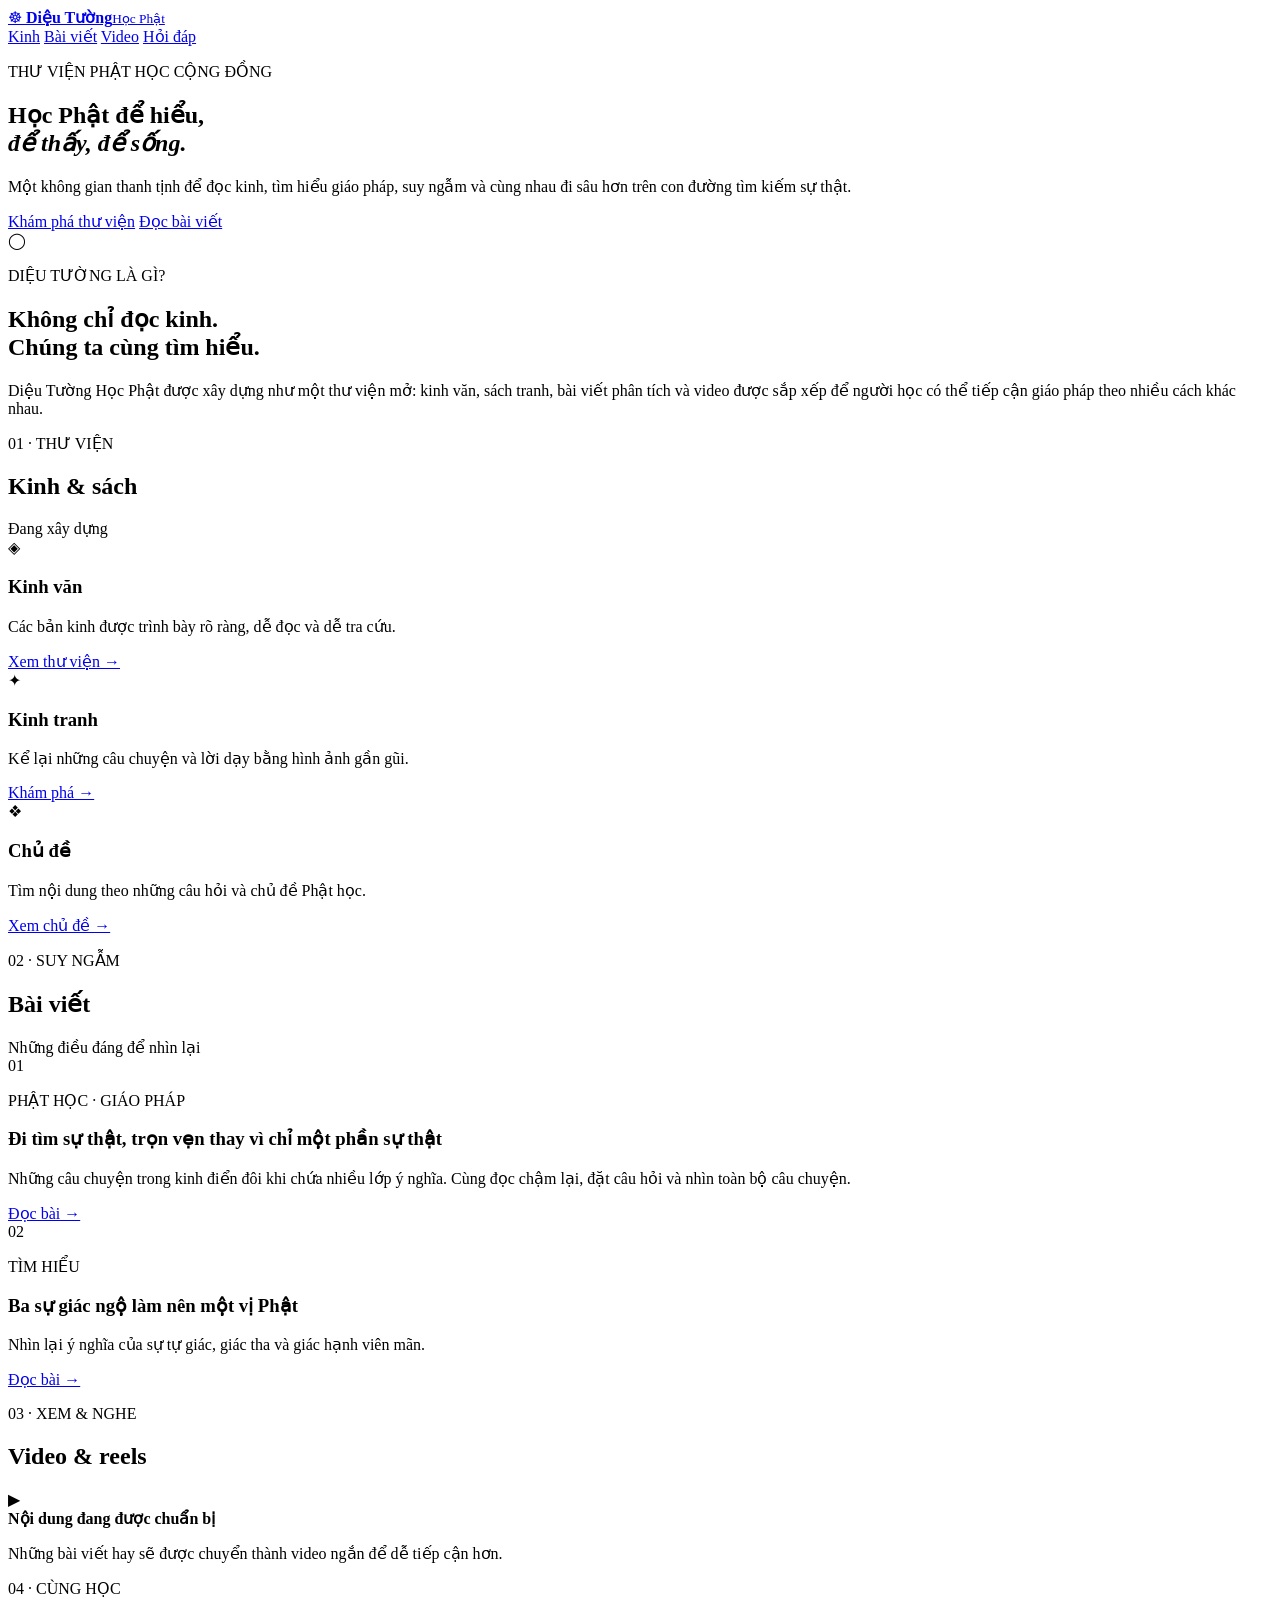
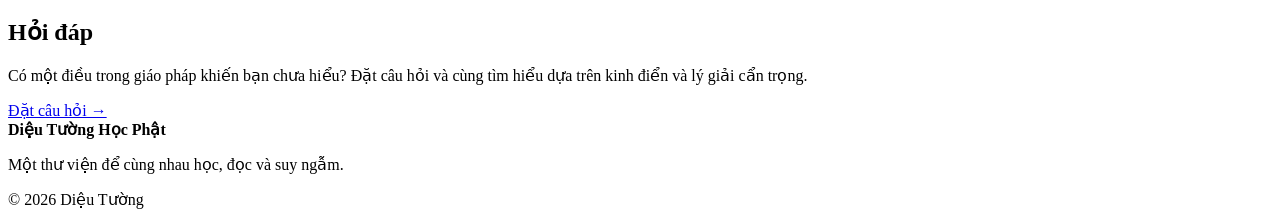
==== index.html @ 17a582fe "Build initial Diệu Tường Học Phật homepage" ====
<!doctype html>
<html lang="vi">
<head>
  <meta charset="utf-8">
  <meta name="viewport" content="width=device-width, initial-scale=1">
  <meta name="description" content="Diệu Tường Học Phật — một thư viện Phật học cộng đồng, nơi đọc kinh, tìm hiểu giáo pháp và cùng nhau học Phật.">
  <title>Diệu Tường Học Phật</title>
  <link rel="stylesheet" href="style.css">
</head>
<body>
  <header class="site-header">
    <a class="brand" href="#top" aria-label="Diệu Tường Học Phật">
      <span class="brand-mark">☸</span>
      <span><strong>Diệu Tường</strong><small>Học Phật</small></span>
    </a>
    <nav aria-label="Điều hướng chính">
      <a href="#kinh">Kinh</a>
      <a href="#bai-viet">Bài viết</a>
      <a href="#video">Video</a>
      <a href="#hoi-dap">Hỏi đáp</a>
    </nav>
  </header>

  <main id="top">
    <section class="hero">
      <div class="hero-inner">
        <p class="eyebrow">THƯ VIỆN PHẬT HỌC CỘNG ĐỒNG</p>
        <h1>Học Phật để hiểu,<br><em>để thấy, để sống.</em></h1>
        <p class="hero-copy">Một không gian thanh tịnh để đọc kinh, tìm hiểu giáo pháp, suy ngẫm và cùng nhau đi sâu hơn trên con đường tìm kiếm sự thật.</p>
        <div class="hero-actions">
          <a class="button primary" href="#kinh">Khám phá thư viện</a>
          <a class="button secondary" href="#bai-viet">Đọc bài viết</a>
        </div>
      </div>
      <div class="lotus" aria-hidden="true">◯</div>
    </section>

    <section class="intro section">
      <p class="eyebrow">DIỆU TƯỜNG LÀ GÌ?</p>
      <h2>Không chỉ đọc kinh.<br>Chúng ta cùng tìm hiểu.</h2>
      <p>Diệu Tường Học Phật được xây dựng như một thư viện mở: kinh văn, sách tranh, bài viết phân tích và video được sắp xếp để người học có thể tiếp cận giáo pháp theo nhiều cách khác nhau.</p>
    </section>

    <section id="kinh" class="section collection">
      <div class="section-heading"><div><p class="eyebrow">01 · THƯ VIỆN</p><h2>Kinh & sách</h2></div><span>Đang xây dựng</span></div>
      <div class="cards">
        <article class="card feature"><div class="card-icon">◈</div><h3>Kinh văn</h3><p>Các bản kinh được trình bày rõ ràng, dễ đọc và dễ tra cứu.</p><a href="#">Xem thư viện →</a></article>
        <article class="card"><div class="card-icon">✦</div><h3>Kinh tranh</h3><p>Kể lại những câu chuyện và lời dạy bằng hình ảnh gần gũi.</p><a href="#">Khám phá →</a></article>
        <article class="card"><div class="card-icon">❖</div><h3>Chủ đề</h3><p>Tìm nội dung theo những câu hỏi và chủ đề Phật học.</p><a href="#">Xem chủ đề →</a></article>
      </div>
    </section>

    <section id="bai-viet" class="section articles">
      <div class="section-heading"><div><p class="eyebrow">02 · SUY NGẪM</p><h2>Bài viết</h2></div><span>Những điều đáng để nhìn lại</span></div>
      <article class="article-card"><div class="article-number">01</div><div><p class="tag">PHẬT HỌC · GIÁO PHÁP</p><h3>Đi tìm sự thật, trọn vẹn thay vì chỉ một phần sự thật</h3><p>Những câu chuyện trong kinh điển đôi khi chứa nhiều lớp ý nghĩa. Cùng đọc chậm lại, đặt câu hỏi và nhìn toàn bộ câu chuyện.</p><a href="#">Đọc bài →</a></div></article>
      <article class="article-card"><div class="article-number">02</div><div><p class="tag">TÌM HIỂU</p><h3>Ba sự giác ngộ làm nên một vị Phật</h3><p>Nhìn lại ý nghĩa của sự tự giác, giác tha và giác hạnh viên mãn.</p><a href="#">Đọc bài →</a></div></article>
    </section>

    <section id="video" class="section video-section">
      <p class="eyebrow">03 · XEM & NGHE</p><h2>Video & reels</h2>
      <div class="video-placeholder"><span>▶</span><div><strong>Nội dung đang được chuẩn bị</strong><p>Những bài viết hay sẽ được chuyển thành video ngắn để dễ tiếp cận hơn.</p></div></div>
    </section>

    <section id="hoi-dap" class="section qa">
      <div><p class="eyebrow">04 · CÙNG HỌC</p><h2>Hỏi đáp</h2><p>Có một điều trong giáo pháp khiến bạn chưa hiểu? Đặt câu hỏi và cùng tìm hiểu dựa trên kinh điển và lý giải cẩn trọng.</p></div>
      <a class="button primary" href="#">Đặt câu hỏi →</a>
    </section>
  </main>

  <footer><div><strong>Diệu Tường Học Phật</strong><p>Một thư viện để cùng nhau học, đọc và suy ngẫm.</p></div><span>© 2026 Diệu Tường</span></footer>
</body>
</html>
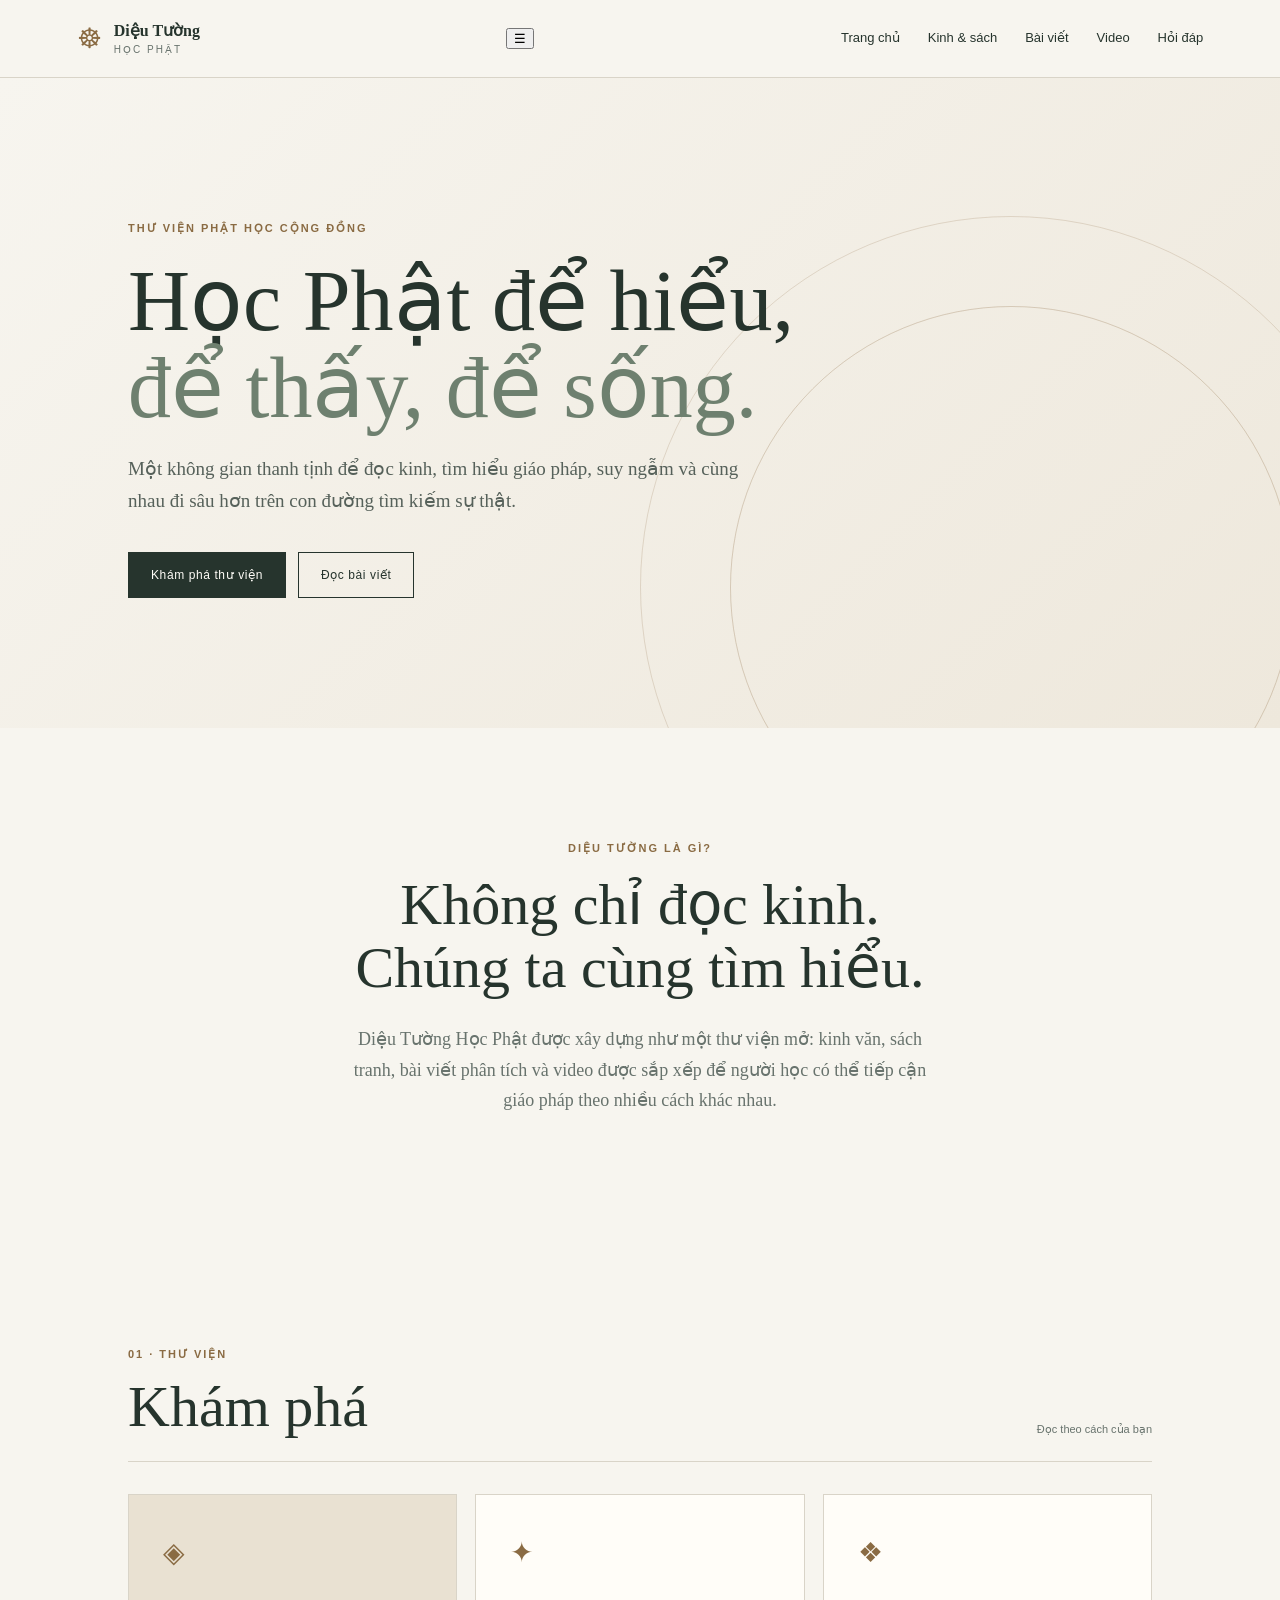
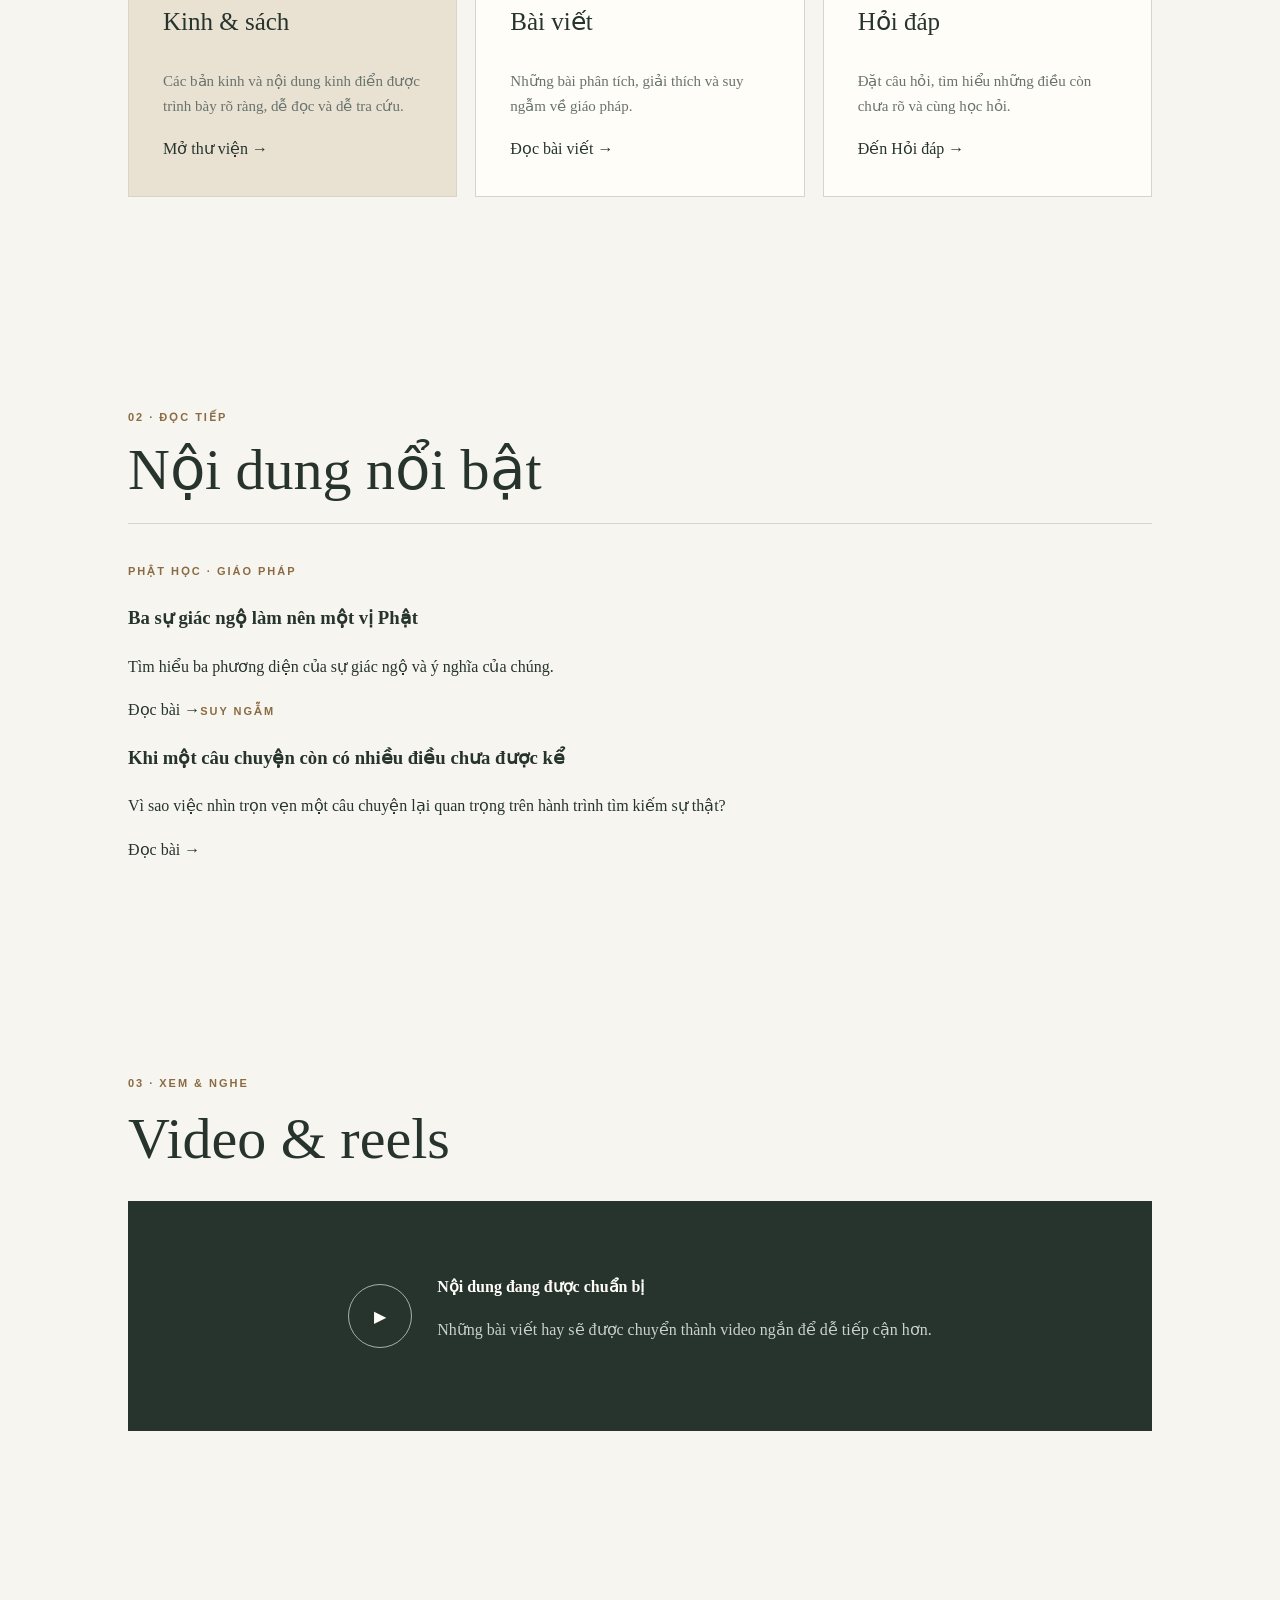
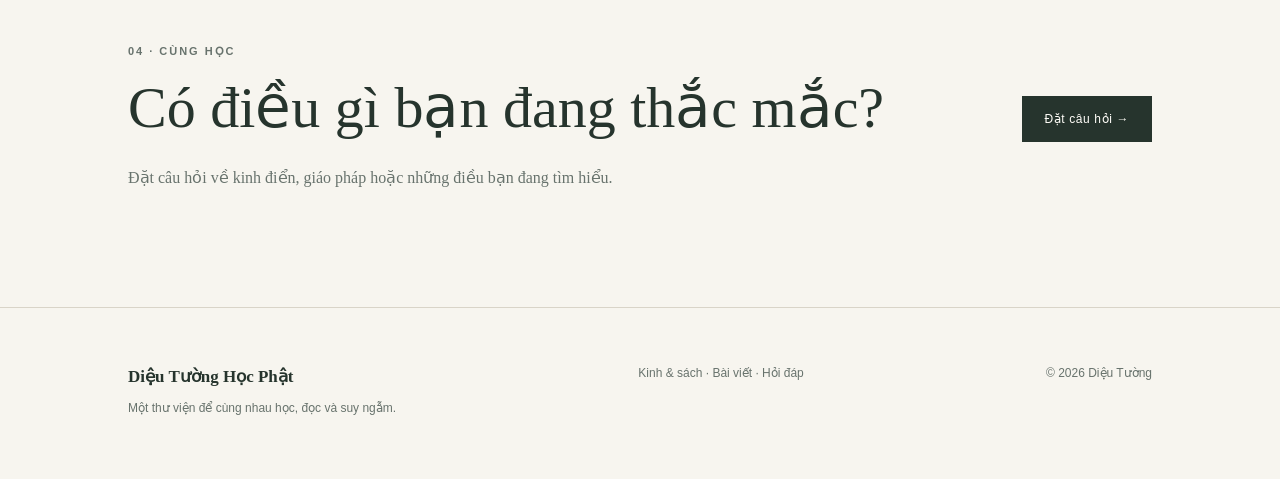
==== commit a1607404: "Expand homepage navigation and featured content" ====
--- a/index.html
+++ b/index.html
@@ -1,72 +1 @@
-<!doctype html>
-<html lang="vi">
-<head>
-  <meta charset="utf-8">
-  <meta name="viewport" content="width=device-width, initial-scale=1">
-  <meta name="description" content="Diệu Tường Học Phật — một thư viện Phật học cộng đồng, nơi đọc kinh, tìm hiểu giáo pháp và cùng nhau học Phật.">
-  <title>Diệu Tường Học Phật</title>
-  <link rel="stylesheet" href="style.css">
-</head>
-<body>
-  <header class="site-header">
-    <a class="brand" href="#top" aria-label="Diệu Tường Học Phật">
-      <span class="brand-mark">☸</span>
-      <span><strong>Diệu Tường</strong><small>Học Phật</small></span>
-    </a>
-    <nav aria-label="Điều hướng chính">
-      <a href="#kinh">Kinh</a>
-      <a href="#bai-viet">Bài viết</a>
-      <a href="#video">Video</a>
-      <a href="#hoi-dap">Hỏi đáp</a>
-    </nav>
-  </header>
-
-  <main id="top">
-    <section class="hero">
-      <div class="hero-inner">
-        <p class="eyebrow">THƯ VIỆN PHẬT HỌC CỘNG ĐỒNG</p>
-        <h1>Học Phật để hiểu,<br><em>để thấy, để sống.</em></h1>
-        <p class="hero-copy">Một không gian thanh tịnh để đọc kinh, tìm hiểu giáo pháp, suy ngẫm và cùng nhau đi sâu hơn trên con đường tìm kiếm sự thật.</p>
-        <div class="hero-actions">
-          <a class="button primary" href="#kinh">Khám phá thư viện</a>
-          <a class="button secondary" href="#bai-viet">Đọc bài viết</a>
-        </div>
-      </div>
-      <div class="lotus" aria-hidden="true">◯</div>
-    </section>
-
-    <section class="intro section">
-      <p class="eyebrow">DIỆU TƯỜNG LÀ GÌ?</p>
-      <h2>Không chỉ đọc kinh.<br>Chúng ta cùng tìm hiểu.</h2>
-      <p>Diệu Tường Học Phật được xây dựng như một thư viện mở: kinh văn, sách tranh, bài viết phân tích và video được sắp xếp để người học có thể tiếp cận giáo pháp theo nhiều cách khác nhau.</p>
-    </section>
-
-    <section id="kinh" class="section collection">
-      <div class="section-heading"><div><p class="eyebrow">01 · THƯ VIỆN</p><h2>Kinh & sách</h2></div><span>Đang xây dựng</span></div>
-      <div class="cards">
-        <article class="card feature"><div class="card-icon">◈</div><h3>Kinh văn</h3><p>Các bản kinh được trình bày rõ ràng, dễ đọc và dễ tra cứu.</p><a href="#">Xem thư viện →</a></article>
-        <article class="card"><div class="card-icon">✦</div><h3>Kinh tranh</h3><p>Kể lại những câu chuyện và lời dạy bằng hình ảnh gần gũi.</p><a href="#">Khám phá →</a></article>
-        <article class="card"><div class="card-icon">❖</div><h3>Chủ đề</h3><p>Tìm nội dung theo những câu hỏi và chủ đề Phật học.</p><a href="#">Xem chủ đề →</a></article>
-      </div>
-    </section>
-
-    <section id="bai-viet" class="section articles">
-      <div class="section-heading"><div><p class="eyebrow">02 · SUY NGẪM</p><h2>Bài viết</h2></div><span>Những điều đáng để nhìn lại</span></div>
-      <article class="article-card"><div class="article-number">01</div><div><p class="tag">PHẬT HỌC · GIÁO PHÁP</p><h3>Đi tìm sự thật, trọn vẹn thay vì chỉ một phần sự thật</h3><p>Những câu chuyện trong kinh điển đôi khi chứa nhiều lớp ý nghĩa. Cùng đọc chậm lại, đặt câu hỏi và nhìn toàn bộ câu chuyện.</p><a href="#">Đọc bài →</a></div></article>
-      <article class="article-card"><div class="article-number">02</div><div><p class="tag">TÌM HIỂU</p><h3>Ba sự giác ngộ làm nên một vị Phật</h3><p>Nhìn lại ý nghĩa của sự tự giác, giác tha và giác hạnh viên mãn.</p><a href="#">Đọc bài →</a></div></article>
-    </section>
-
-    <section id="video" class="section video-section">
-      <p class="eyebrow">03 · XEM & NGHE</p><h2>Video & reels</h2>
-      <div class="video-placeholder"><span>▶</span><div><strong>Nội dung đang được chuẩn bị</strong><p>Những bài viết hay sẽ được chuyển thành video ngắn để dễ tiếp cận hơn.</p></div></div>
-    </section>
-
-    <section id="hoi-dap" class="section qa">
-      <div><p class="eyebrow">04 · CÙNG HỌC</p><h2>Hỏi đáp</h2><p>Có một điều trong giáo pháp khiến bạn chưa hiểu? Đặt câu hỏi và cùng tìm hiểu dựa trên kinh điển và lý giải cẩn trọng.</p></div>
-      <a class="button primary" href="#">Đặt câu hỏi →</a>
-    </section>
-  </main>
-
-  <footer><div><strong>Diệu Tường Học Phật</strong><p>Một thư viện để cùng nhau học, đọc và suy ngẫm.</p></div><span>© 2026 Diệu Tường</span></footer>
-</body>
-</html>
+<!doctype html><html lang="vi"><head><meta charset="utf-8"><meta name="viewport" content="width=device-width,initial-scale=1"><meta name="description" content="Diệu Tường Học Phật — thư viện Phật học cộng đồng: kinh văn, bài viết, kinh tranh và video."><title>Diệu Tường Học Phật — Thư viện Phật học</title><link rel="stylesheet" href="style.css"></head><body><header class="site-header"><a class="brand" href="index.html"><span class="brand-mark">☸</span><span><strong>Diệu Tường</strong><small>Học Phật</small></span></a><button class="menu" aria-label="Mở menu">☰</button><nav><a href="index.html">Trang chủ</a><a href="kinh.html">Kinh & sách</a><a href="bai-viet.html">Bài viết</a><a href="index.html#video">Video</a><a href="hoi-dap.html">Hỏi đáp</a></nav></header><main><section class="hero"><div class="hero-inner"><p class="eyebrow">THƯ VIỆN PHẬT HỌC CỘNG ĐỒNG</p><h1>Học Phật để hiểu,<br><em>để thấy, để sống.</em></h1><p class="hero-copy">Một không gian thanh tịnh để đọc kinh, tìm hiểu giáo pháp, suy ngẫm và cùng nhau đi sâu hơn trên con đường tìm kiếm sự thật.</p><div class="hero-actions"><a class="button primary" href="kinh.html">Khám phá thư viện</a><a class="button secondary" href="bai-viet.html">Đọc bài viết</a></div></div><div class="lotus" aria-hidden="true"></div></section><section class="intro section"><p class="eyebrow">DIỆU TƯỜNG LÀ GÌ?</p><h2>Không chỉ đọc kinh.<br>Chúng ta cùng tìm hiểu.</h2><p>Diệu Tường Học Phật được xây dựng như một thư viện mở: kinh văn, sách tranh, bài viết phân tích và video được sắp xếp để người học có thể tiếp cận giáo pháp theo nhiều cách khác nhau.</p></section><section class="section collection"><div class="section-heading"><div><p class="eyebrow">01 · THƯ VIỆN</p><h2>Khám phá</h2></div><span>Đọc theo cách của bạn</span></div><div class="cards"><a class="card feature" href="kinh.html"><div class="card-icon">◈</div><h3>Kinh & sách</h3><p>Các bản kinh và nội dung kinh điển được trình bày rõ ràng, dễ đọc và dễ tra cứu.</p><span class="card-link">Mở thư viện →</span></a><a class="card" href="bai-viet.html"><div class="card-icon">✦</div><h3>Bài viết</h3><p>Những bài phân tích, giải thích và suy ngẫm về giáo pháp.</p><span class="card-link">Đọc bài viết →</span></a><a class="card" href="hoi-dap.html"><div class="card-icon">❖</div><h3>Hỏi đáp</h3><p>Đặt câu hỏi, tìm hiểu những điều còn chưa rõ và cùng học hỏi.</p><span class="card-link">Đến Hỏi đáp →</span></a></div></section><section class="section featured"><div class="section-heading"><div><p class="eyebrow">02 · ĐỌC TIẾP</p><h2>Nội dung nổi bật</h2></div></div><div class="featured-grid"><a href="bai-viet.html#ba-awakening"><span class="tag">PHẬT HỌC · GIÁO PHÁP</span><h3>Ba sự giác ngộ làm nên một vị Phật</h3><p>Tìm hiểu ba phương diện của sự giác ngộ và ý nghĩa của chúng.</p><span class="card-link">Đọc bài →</span></a><a href="bai-viet.html#ma-vuong"><span class="tag">SUY NGẪM</span><h3>Khi một câu chuyện còn có nhiều điều chưa được kể</h3><p>Vì sao việc nhìn trọn vẹn một câu chuyện lại quan trọng trên hành trình tìm kiếm sự thật?</p><span class="card-link">Đọc bài →</span></a></div></section><section id="video" class="section video-section"><p class="eyebrow">03 · XEM & NGHE</p><h2>Video & reels</h2><div class="video-placeholder"><span>▶</span><div><strong>Nội dung đang được chuẩn bị</strong><p>Những bài viết hay sẽ được chuyển thành video ngắn để dễ tiếp cận hơn.</p></div></div></section><section class="section qa"><div><p class="eyebrow">04 · CÙNG HỌC</p><h2>Có điều gì bạn đang thắc mắc?</h2><p>Đặt câu hỏi về kinh điển, giáo pháp hoặc những điều bạn đang tìm hiểu.</p></div><a class="button primary" href="hoi-dap.html">Đặt câu hỏi →</a></section></main><footer><div><strong>Diệu Tường Học Phật</strong><p>Một thư viện để cùng nhau học, đọc và suy ngẫm.</p></div><div><a href="kinh.html">Kinh & sách</a> · <a href="bai-viet.html">Bài viết</a> · <a href="hoi-dap.html">Hỏi đáp</a></div><span>© 2026 Diệu Tường</span></footer><script src="script.js"></script></body></html>
--- a/style.css
+++ b/style.css
@@ -0,0 +1 @@
+:root{--ink:#26342d;--muted:#68736d;--paper:#f7f5ef;--warm:#e9e1d2;--line:#d9d4c8;--accent:#8a6b43;--white:#fffdf8}*{box-sizing:border-box}html{scroll-behavior:smooth}body{margin:0;background:var(--paper);color:var(--ink);font-family:Georgia,'Times New Roman',serif;line-height:1.7}a{color:inherit;text-decoration:none}.site-header{height:78px;padding:0 6vw;display:flex;align-items:center;justify-content:space-between;background:rgba(247,245,239,.96);border-bottom:1px solid var(--line);position:sticky;top:0;z-index:10}.brand{display:flex;align-items:center;gap:12px}.brand-mark{font-size:28px;color:var(--accent)}.brand strong,.brand small{display:block;line-height:1.1}.brand small{font-family:Arial,sans-serif;font-size:10px;letter-spacing:.2em;text-transform:uppercase;margin-top:5px;color:var(--muted)}nav{display:flex;gap:28px;font-family:Arial,sans-serif;font-size:13px}nav a:hover{color:var(--accent)}.hero{min-height:650px;display:flex;align-items:center;padding:90px 10vw;position:relative;overflow:hidden;background:linear-gradient(135deg,#f7f5ef 0%,#eee8dc 100%)}.hero-inner{max-width:720px;position:relative;z-index:2}.eyebrow,.tag{font-family:Arial,sans-serif;font-size:11px;letter-spacing:.18em;color:var(--accent);font-weight:700}.hero h1{font-size:clamp(48px,7vw,86px);line-height:1.02;font-weight:400;margin:20px 0}.hero h1 em{color:#6e806f;font-style:normal}.hero-copy{font-size:19px;max-width:620px;color:#56615a}.hero-actions{display:flex;gap:12px;margin-top:34px}.button{display:inline-block;padding:12px 22px;border:1px solid var(--ink);font-family:Arial,sans-serif;font-size:12px;letter-spacing:.05em}.button.primary{background:var(--ink);color:var(--white)}.button.secondary{background:transparent}.lotus{position:absolute;right:-8vw;bottom:-18vw;width:58vw;height:58vw;border:1px solid rgba(138,107,67,.2);border-radius:50%;font-size:0}.lotus:before,.lotus:after{content:'';position:absolute;inset:12%;border:1px solid rgba(138,107,67,.15);border-radius:50%}.section{padding:100px 10vw;max-width:1300px;margin:auto}.intro{max-width:850px;text-align:center}.intro h2,h2{font-size:clamp(36px,5vw,58px);font-weight:400;line-height:1.1;margin:15px 0 24px}.intro>p:last-child{font-size:18px;color:var(--muted)}.section-heading{display:flex;justify-content:space-between;align-items:end;border-bottom:1px solid var(--line);padding-bottom:22px;margin-bottom:32px}.section-heading h2{margin:0}.section-heading span{font-family:Arial,sans-serif;font-size:11px;color:var(--muted)}.cards{display:grid;grid-template-columns:repeat(3,1fr);gap:18px}.card{padding:34px;background:var(--white);border:1px solid var(--line);min-height:270px}.card.feature{background:var(--warm)}.card-icon{font-size:28px;color:var(--accent)}.card h3{font-size:25px;font-weight:400}.card p{color:var(--muted);font-size:15px}.card a,.article-card a{font-family:Arial,sans-serif;font-size:12px;color:var(--accent);font-weight:700}.articles{background:#eee9df;max-width:none;padding-left:10vw;padding-right:10vw}.article-card{max-width:900px;margin:0 auto;border-bottom:1px solid var(--line);padding:38px 0;display:grid;grid-template-columns:90px 1fr;gap:20px}.article-number{font-size:36px;color:#a89a84}.article-card h3{font-size:28px;font-weight:400;margin:6px 0 8px}.article-card p{color:var(--muted)}.video-placeholder{margin-top:30px;min-height:230px;background:#26342d;color:var(--white);display:flex;align-items:center;justify-content:center;gap:25px;padding:40px}.video-placeholder>span{width:64px;height:64px;border:1px solid rgba(255,255,255,.6);border-radius:50%;display:grid;place-items:center;font-family:Arial,sans-serif}.video-placeholder p{color:#cbd1cb}.qa{display:flex;justify-content:space-between;align-items:center;gap:50px}.qa p{max-width:600px;color:var(--muted)}footer{padding:55px 10vw;border-top:1px solid var(--line);display:flex;justify-content:space-between;gap:30px;color:var(--muted);font-family:Arial,sans-serif;font-size:12px}footer strong{font-family:Georgia,serif;color:var(--ink);font-size:17px}footer p{margin:6px 0} @media(max-width:700px){.site-header{padding:0 5vw}.site-header nav{display:none}.hero{min-height:590px;padding:70px 7vw}.hero h1{font-size:50px}.hero-copy{font-size:17px}.section{padding:70px 7vw}.cards{grid-template-columns:1fr}.section-heading{display:block}.section-heading span{display:block;margin-top:8px}.article-card{grid-template-columns:50px 1fr}.article-card h3{font-size:23px}.qa,footer{display:block}.qa .button{margin-top:20px}.lotus{width:100vw;height:100vw;right:-45vw;bottom:-10vw}}
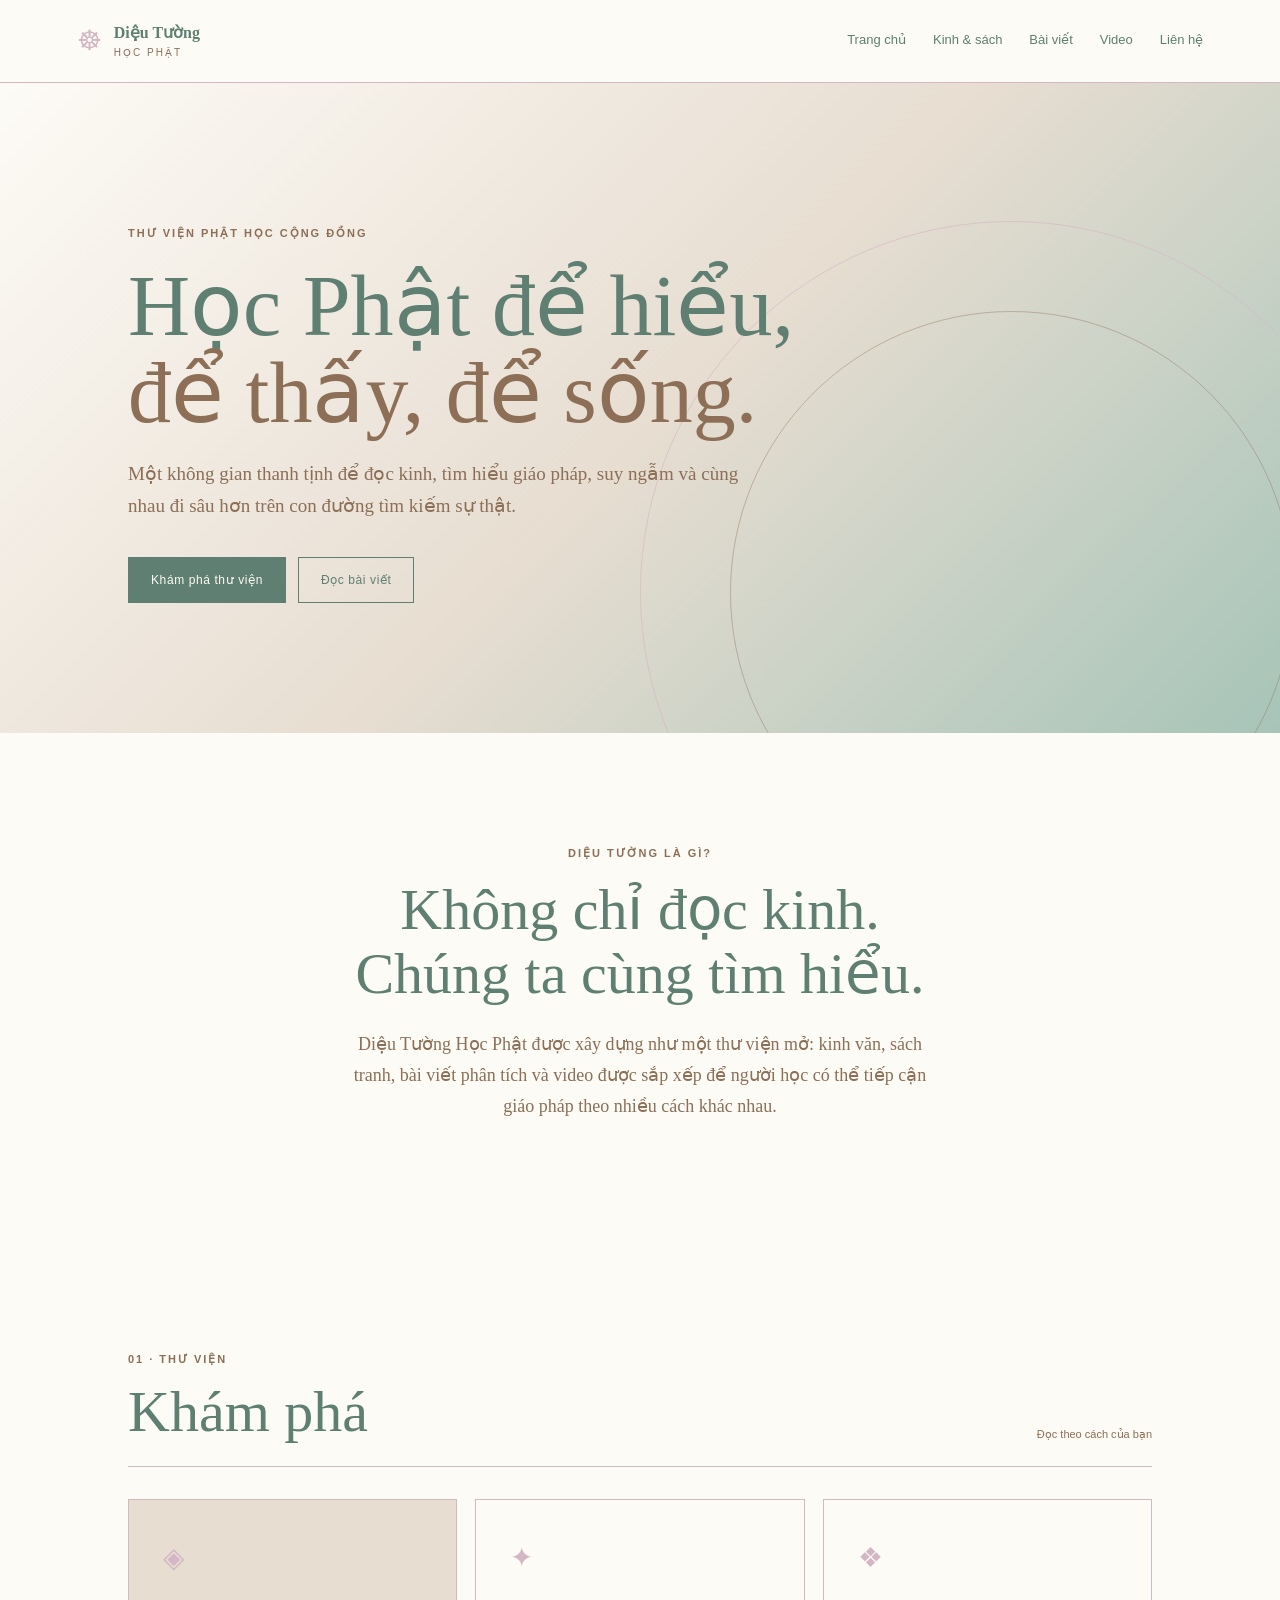
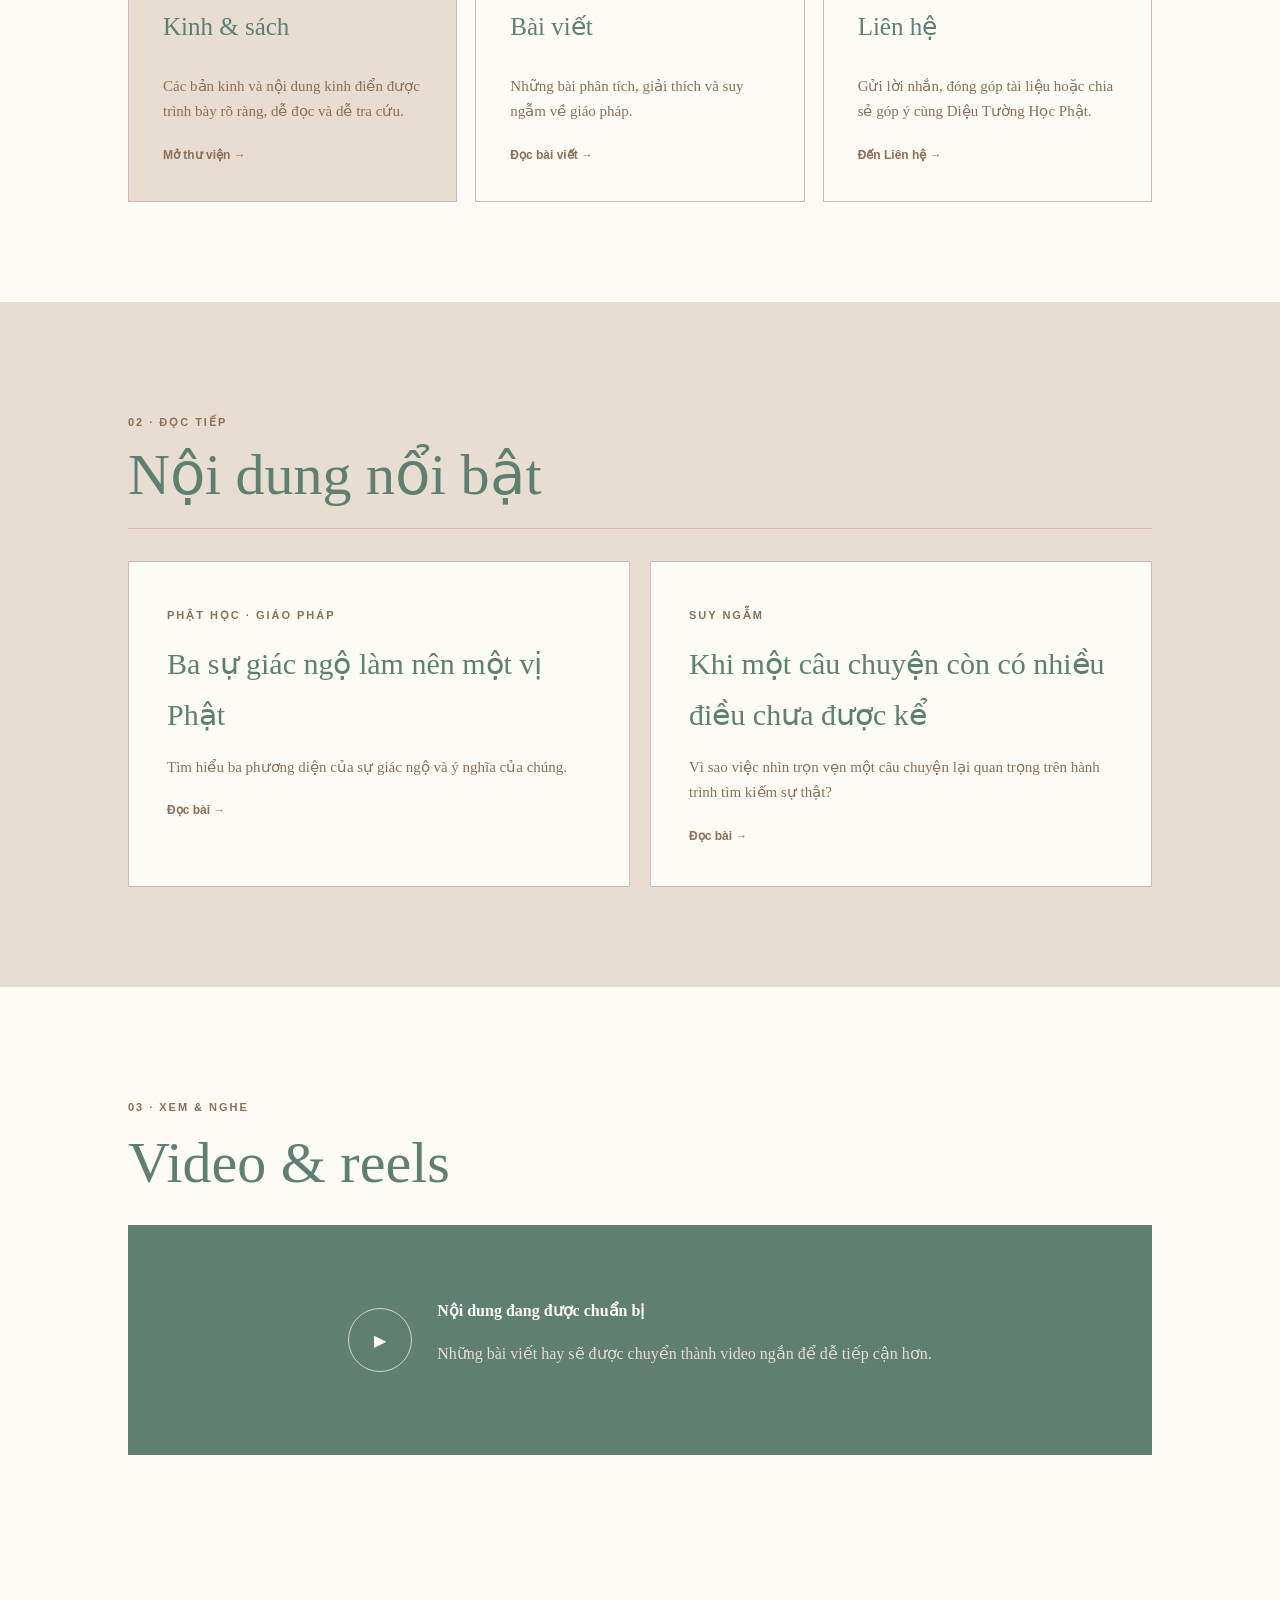
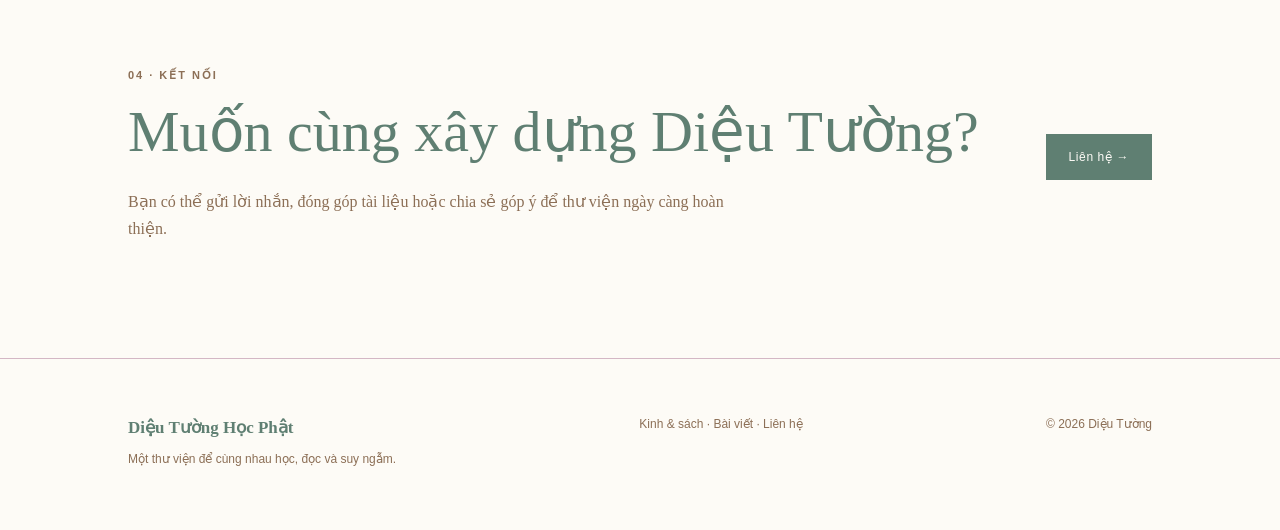
==== commit b89714d8: "Đổi mục Hỏi đáp thành Liên hệ trên trang chủ" ====
--- a/index.html
+++ b/index.html
@@ -1 +1 @@
-<!doctype html><html lang="vi"><head><meta charset="utf-8"><meta name="viewport" content="width=device-width,initial-scale=1"><meta name="description" content="Diệu Tường Học Phật — thư viện Phật học cộng đồng: kinh văn, bài viết, kinh tranh và video."><title>Diệu Tường Học Phật — Thư viện Phật học</title><link rel="stylesheet" href="style.css"></head><body><header class="site-header"><a class="brand" href="index.html"><span class="brand-mark">☸</span><span><strong>Diệu Tường</strong><small>Học Phật</small></span></a><button class="menu" aria-label="Mở menu">☰</button><nav><a href="index.html">Trang chủ</a><a href="kinh.html">Kinh & sách</a><a href="bai-viet.html">Bài viết</a><a href="index.html#video">Video</a><a href="hoi-dap.html">Hỏi đáp</a></nav></header><main><section class="hero"><div class="hero-inner"><p class="eyebrow">THƯ VIỆN PHẬT HỌC CỘNG ĐỒNG</p><h1>Học Phật để hiểu,<br><em>để thấy, để sống.</em></h1><p class="hero-copy">Một không gian thanh tịnh để đọc kinh, tìm hiểu giáo pháp, suy ngẫm và cùng nhau đi sâu hơn trên con đường tìm kiếm sự thật.</p><div class="hero-actions"><a class="button primary" href="kinh.html">Khám phá thư viện</a><a class="button secondary" href="bai-viet.html">Đọc bài viết</a></div></div><div class="lotus" aria-hidden="true"></div></section><section class="intro section"><p class="eyebrow">DIỆU TƯỜNG LÀ GÌ?</p><h2>Không chỉ đọc kinh.<br>Chúng ta cùng tìm hiểu.</h2><p>Diệu Tường Học Phật được xây dựng như một thư viện mở: kinh văn, sách tranh, bài viết phân tích và video được sắp xếp để người học có thể tiếp cận giáo pháp theo nhiều cách khác nhau.</p></section><section class="section collection"><div class="section-heading"><div><p class="eyebrow">01 · THƯ VIỆN</p><h2>Khám phá</h2></div><span>Đọc theo cách của bạn</span></div><div class="cards"><a class="card feature" href="kinh.html"><div class="card-icon">◈</div><h3>Kinh & sách</h3><p>Các bản kinh và nội dung kinh điển được trình bày rõ ràng, dễ đọc và dễ tra cứu.</p><span class="card-link">Mở thư viện →</span></a><a class="card" href="bai-viet.html"><div class="card-icon">✦</div><h3>Bài viết</h3><p>Những bài phân tích, giải thích và suy ngẫm về giáo pháp.</p><span class="card-link">Đọc bài viết →</span></a><a class="card" href="hoi-dap.html"><div class="card-icon">❖</div><h3>Hỏi đáp</h3><p>Đặt câu hỏi, tìm hiểu những điều còn chưa rõ và cùng học hỏi.</p><span class="card-link">Đến Hỏi đáp →</span></a></div></section><section class="section featured"><div class="section-heading"><div><p class="eyebrow">02 · ĐỌC TIẾP</p><h2>Nội dung nổi bật</h2></div></div><div class="featured-grid"><a href="bai-viet.html#ba-awakening"><span class="tag">PHẬT HỌC · GIÁO PHÁP</span><h3>Ba sự giác ngộ làm nên một vị Phật</h3><p>Tìm hiểu ba phương diện của sự giác ngộ và ý nghĩa của chúng.</p><span class="card-link">Đọc bài →</span></a><a href="bai-viet.html#ma-vuong"><span class="tag">SUY NGẪM</span><h3>Khi một câu chuyện còn có nhiều điều chưa được kể</h3><p>Vì sao việc nhìn trọn vẹn một câu chuyện lại quan trọng trên hành trình tìm kiếm sự thật?</p><span class="card-link">Đọc bài →</span></a></div></section><section id="video" class="section video-section"><p class="eyebrow">03 · XEM & NGHE</p><h2>Video & reels</h2><div class="video-placeholder"><span>▶</span><div><strong>Nội dung đang được chuẩn bị</strong><p>Những bài viết hay sẽ được chuyển thành video ngắn để dễ tiếp cận hơn.</p></div></div></section><section class="section qa"><div><p class="eyebrow">04 · CÙNG HỌC</p><h2>Có điều gì bạn đang thắc mắc?</h2><p>Đặt câu hỏi về kinh điển, giáo pháp hoặc những điều bạn đang tìm hiểu.</p></div><a class="button primary" href="hoi-dap.html">Đặt câu hỏi →</a></section></main><footer><div><strong>Diệu Tường Học Phật</strong><p>Một thư viện để cùng nhau học, đọc và suy ngẫm.</p></div><div><a href="kinh.html">Kinh & sách</a> · <a href="bai-viet.html">Bài viết</a> · <a href="hoi-dap.html">Hỏi đáp</a></div><span>© 2026 Diệu Tường</span></footer><script src="script.js"></script></body></html>+<!doctype html><html lang="vi"><head><meta charset="utf-8"><meta name="viewport" content="width=device-width,initial-scale=1"><meta name="description" content="Diệu Tường Học Phật — thư viện Phật học cộng đồng: kinh văn, bài viết, kinh tranh và video."><title>Diệu Tường Học Phật — Thư viện Phật học</title><link rel="stylesheet" href="style.css"></head><body><header class="site-header"><a class="brand" href="index.html"><span class="brand-mark">☸</span><span><strong>Diệu Tường</strong><small>Học Phật</small></span></a><button class="menu" aria-label="Mở menu">☰</button><nav><a href="index.html">Trang chủ</a><a href="kinh.html">Kinh & sách</a><a href="bai-viet.html">Bài viết</a><a href="index.html#video">Video</a><a href="lien-he.html">Liên hệ</a></nav></header><main><section class="hero"><div class="hero-inner"><p class="eyebrow">THƯ VIỆN PHẬT HỌC CỘNG ĐỒNG</p><h1>Học Phật để hiểu,<br><em>để thấy, để sống.</em></h1><p class="hero-copy">Một không gian thanh tịnh để đọc kinh, tìm hiểu giáo pháp, suy ngẫm và cùng nhau đi sâu hơn trên con đường tìm kiếm sự thật.</p><div class="hero-actions"><a class="button primary" href="kinh.html">Khám phá thư viện</a><a class="button secondary" href="bai-viet.html">Đọc bài viết</a></div></div><div class="lotus" aria-hidden="true"></div></section><section class="intro section"><p class="eyebrow">DIỆU TƯỜNG LÀ GÌ?</p><h2>Không chỉ đọc kinh.<br>Chúng ta cùng tìm hiểu.</h2><p>Diệu Tường Học Phật được xây dựng như một thư viện mở: kinh văn, sách tranh, bài viết phân tích và video được sắp xếp để người học có thể tiếp cận giáo pháp theo nhiều cách khác nhau.</p></section><section class="section collection"><div class="section-heading"><div><p class="eyebrow">01 · THƯ VIỆN</p><h2>Khám phá</h2></div><span>Đọc theo cách của bạn</span></div><div class="cards"><a class="card feature" href="kinh.html"><div class="card-icon">◈</div><h3>Kinh & sách</h3><p>Các bản kinh và nội dung kinh điển được trình bày rõ ràng, dễ đọc và dễ tra cứu.</p><span class="card-link">Mở thư viện →</span></a><a class="card" href="bai-viet.html"><div class="card-icon">✦</div><h3>Bài viết</h3><p>Những bài phân tích, giải thích và suy ngẫm về giáo pháp.</p><span class="card-link">Đọc bài viết →</span></a><a class="card" href="lien-he.html"><div class="card-icon">❖</div><h3>Liên hệ</h3><p>Gửi lời nhắn, đóng góp tài liệu hoặc chia sẻ góp ý cùng Diệu Tường Học Phật.</p><span class="card-link">Đến Liên hệ →</span></a></div></section><section class="section featured"><div class="section-heading"><div><p class="eyebrow">02 · ĐỌC TIẾP</p><h2>Nội dung nổi bật</h2></div></div><div class="featured-grid"><a href="bai-viet.html#ba-awakening"><span class="tag">PHẬT HỌC · GIÁO PHÁP</span><h3>Ba sự giác ngộ làm nên một vị Phật</h3><p>Tìm hiểu ba phương diện của sự giác ngộ và ý nghĩa của chúng.</p><span class="card-link">Đọc bài →</span></a><a href="bai-viet.html#ma-vuong"><span class="tag">SUY NGẪM</span><h3>Khi một câu chuyện còn có nhiều điều chưa được kể</h3><p>Vì sao việc nhìn trọn vẹn một câu chuyện lại quan trọng trên hành trình tìm kiếm sự thật?</p><span class="card-link">Đọc bài →</span></a></div></section><section id="video" class="section video-section"><p class="eyebrow">03 · XEM & NGHE</p><h2>Video & reels</h2><div class="video-placeholder"><span>▶</span><div><strong>Nội dung đang được chuẩn bị</strong><p>Những bài viết hay sẽ được chuyển thành video ngắn để dễ tiếp cận hơn.</p></div></div></section><section class="section qa"><div><p class="eyebrow">04 · KẾT NỐI</p><h2>Muốn cùng xây dựng Diệu Tường?</h2><p>Bạn có thể gửi lời nhắn, đóng góp tài liệu hoặc chia sẻ góp ý để thư viện ngày càng hoàn thiện.</p></div><a class="button primary" href="lien-he.html">Liên hệ →</a></section></main><footer><div><strong>Diệu Tường Học Phật</strong><p>Một thư viện để cùng nhau học, đọc và suy ngẫm.</p></div><div><a href="kinh.html">Kinh & sách</a> · <a href="bai-viet.html">Bài viết</a> · <a href="lien-he.html">Liên hệ</a></div><span>© 2026 Diệu Tường</span></footer><script src="script.js"></script></body></html>
--- a/style.css
+++ b/style.css
@@ -1 +1 @@
-:root{--ink:#26342d;--muted:#68736d;--paper:#f7f5ef;--warm:#e9e1d2;--line:#d9d4c8;--accent:#8a6b43;--white:#fffdf8}*{box-sizing:border-box}html{scroll-behavior:smooth}body{margin:0;background:var(--paper);color:var(--ink);font-family:Georgia,'Times New Roman',serif;line-height:1.7}a{color:inherit;text-decoration:none}.site-header{height:78px;padding:0 6vw;display:flex;align-items:center;justify-content:space-between;background:rgba(247,245,239,.96);border-bottom:1px solid var(--line);position:sticky;top:0;z-index:10}.brand{display:flex;align-items:center;gap:12px}.brand-mark{font-size:28px;color:var(--accent)}.brand strong,.brand small{display:block;line-height:1.1}.brand small{font-family:Arial,sans-serif;font-size:10px;letter-spacing:.2em;text-transform:uppercase;margin-top:5px;color:var(--muted)}nav{display:flex;gap:28px;font-family:Arial,sans-serif;font-size:13px}nav a:hover{color:var(--accent)}.hero{min-height:650px;display:flex;align-items:center;padding:90px 10vw;position:relative;overflow:hidden;background:linear-gradient(135deg,#f7f5ef 0%,#eee8dc 100%)}.hero-inner{max-width:720px;position:relative;z-index:2}.eyebrow,.tag{font-family:Arial,sans-serif;font-size:11px;letter-spacing:.18em;color:var(--accent);font-weight:700}.hero h1{font-size:clamp(48px,7vw,86px);line-height:1.02;font-weight:400;margin:20px 0}.hero h1 em{color:#6e806f;font-style:normal}.hero-copy{font-size:19px;max-width:620px;color:#56615a}.hero-actions{display:flex;gap:12px;margin-top:34px}.button{display:inline-block;padding:12px 22px;border:1px solid var(--ink);font-family:Arial,sans-serif;font-size:12px;letter-spacing:.05em}.button.primary{background:var(--ink);color:var(--white)}.button.secondary{background:transparent}.lotus{position:absolute;right:-8vw;bottom:-18vw;width:58vw;height:58vw;border:1px solid rgba(138,107,67,.2);border-radius:50%;font-size:0}.lotus:before,.lotus:after{content:'';position:absolute;inset:12%;border:1px solid rgba(138,107,67,.15);border-radius:50%}.section{padding:100px 10vw;max-width:1300px;margin:auto}.intro{max-width:850px;text-align:center}.intro h2,h2{font-size:clamp(36px,5vw,58px);font-weight:400;line-height:1.1;margin:15px 0 24px}.intro>p:last-child{font-size:18px;color:var(--muted)}.section-heading{display:flex;justify-content:space-between;align-items:end;border-bottom:1px solid var(--line);padding-bottom:22px;margin-bottom:32px}.section-heading h2{margin:0}.section-heading span{font-family:Arial,sans-serif;font-size:11px;color:var(--muted)}.cards{display:grid;grid-template-columns:repeat(3,1fr);gap:18px}.card{padding:34px;background:var(--white);border:1px solid var(--line);min-height:270px}.card.feature{background:var(--warm)}.card-icon{font-size:28px;color:var(--accent)}.card h3{font-size:25px;font-weight:400}.card p{color:var(--muted);font-size:15px}.card a,.article-card a{font-family:Arial,sans-serif;font-size:12px;color:var(--accent);font-weight:700}.articles{background:#eee9df;max-width:none;padding-left:10vw;padding-right:10vw}.article-card{max-width:900px;margin:0 auto;border-bottom:1px solid var(--line);padding:38px 0;display:grid;grid-template-columns:90px 1fr;gap:20px}.article-number{font-size:36px;color:#a89a84}.article-card h3{font-size:28px;font-weight:400;margin:6px 0 8px}.article-card p{color:var(--muted)}.video-placeholder{margin-top:30px;min-height:230px;background:#26342d;color:var(--white);display:flex;align-items:center;justify-content:center;gap:25px;padding:40px}.video-placeholder>span{width:64px;height:64px;border:1px solid rgba(255,255,255,.6);border-radius:50%;display:grid;place-items:center;font-family:Arial,sans-serif}.video-placeholder p{color:#cbd1cb}.qa{display:flex;justify-content:space-between;align-items:center;gap:50px}.qa p{max-width:600px;color:var(--muted)}footer{padding:55px 10vw;border-top:1px solid var(--line);display:flex;justify-content:space-between;gap:30px;color:var(--muted);font-family:Arial,sans-serif;font-size:12px}footer strong{font-family:Georgia,serif;color:var(--ink);font-size:17px}footer p{margin:6px 0} @media(max-width:700px){.site-header{padding:0 5vw}.site-header nav{display:none}.hero{min-height:590px;padding:70px 7vw}.hero h1{font-size:50px}.hero-copy{font-size:17px}.section{padding:70px 7vw}.cards{grid-template-columns:1fr}.section-heading{display:block}.section-heading span{display:block;margin-top:8px}.article-card{grid-template-columns:50px 1fr}.article-card h3{font-size:23px}.qa,footer{display:block}.qa .button{margin-top:20px}.lotus{width:100vw;height:100vw;right:-45vw;bottom:-10vw}}
+:root{--ink:#5F7F72;--muted:#8C6F56;--paper:#FDFBF6;--warm:#E7DDD1;--line:#D4B7C5;--accent:#8C6F56;--white:#FDFBF6;--green:#A7C4B8;--pink:#D4B7C5}*{box-sizing:border-box}html{scroll-behavior:smooth}body{margin:0;background:var(--paper);color:var(--ink);font-family:Georgia,'Times New Roman',serif;line-height:1.7}a{color:inherit;text-decoration:none}.site-header{min-height:78px;padding:0 6vw;display:flex;align-items:center;justify-content:space-between;background:rgba(253,251,246,.97);border-bottom:1px solid var(--line);position:sticky;top:0;z-index:10;backdrop-filter:blur(8px)}.brand{display:flex;align-items:center;gap:12px}.brand-mark{font-size:28px;color:var(--pink)}.brand strong,.brand small{display:block;line-height:1.1}.brand small{font-family:Arial,sans-serif;font-size:10px;letter-spacing:.2em;text-transform:uppercase;margin-top:5px;color:var(--muted)}nav{display:flex;gap:27px;font-family:Arial,sans-serif;font-size:13px}nav a{padding:29px 0;border-bottom:2px solid transparent}nav a:hover,nav a.active{color:var(--accent);border-color:var(--pink)}.menu{display:none;background:none;border:0;font-size:23px;color:var(--ink)}.hero{min-height:650px;display:flex;align-items:center;padding:90px 10vw;position:relative;overflow:hidden;background:linear-gradient(135deg,#FDFBF6 0%,#E7DDD1 52%,#A7C4B8 100%)}.hero-inner{max-width:720px;position:relative;z-index:2}.eyebrow,.tag,.book-type{font-family:Arial,sans-serif;font-size:11px;letter-spacing:.18em;color:var(--accent);font-weight:700}.hero h1{font-size:clamp(48px,7vw,86px);line-height:1.02;font-weight:400;margin:20px 0}.hero h1 em{color:var(--accent);font-style:normal}.hero-copy{font-size:19px;max-width:620px;color:var(--muted)}.hero-actions{display:flex;gap:12px;margin-top:34px}.button{display:inline-block;padding:12px 22px;border:1px solid var(--ink);font-family:Arial,sans-serif;font-size:12px;letter-spacing:.05em;cursor:pointer}.button.primary{background:var(--ink);color:var(--white)}.button.secondary{background:transparent}.button:hover{transform:translateY(-1px)}.lotus{position:absolute;right:-8vw;bottom:-18vw;width:58vw;height:58vw;border:1px solid rgba(212,183,197,.65);border-radius:50%}.lotus:before,.lotus:after{content:'';position:absolute;inset:12%;border:1px solid rgba(140,111,86,.22);border-radius:50%}.section{padding:100px 10vw;max-width:1300px;margin:auto}.intro{max-width:850px;text-align:center}.intro h2,h2{font-size:clamp(36px,5vw,58px);font-weight:400;line-height:1.1;margin:15px 0 24px}.intro>p:last-child{font-size:18px;color:var(--muted)}.section-heading{display:flex;justify-content:space-between;align-items:end;border-bottom:1px solid var(--line);padding-bottom:22px;margin-bottom:32px}.section-heading h2{margin:0}.section-heading span{font-family:Arial,sans-serif;font-size:11px;color:var(--muted)}.cards{display:grid;grid-template-columns:repeat(3,1fr);gap:18px}.card{display:block;padding:34px;background:var(--white);border:1px solid var(--line);min-height:270px;transition:.2s}.card:hover,.book-card:hover,.featured-grid a:hover{transform:translateY(-3px);box-shadow:0 12px 30px rgba(95,127,114,.12)}.card.feature{background:var(--warm)}.card-icon{font-size:28px;color:var(--pink)}.card h3{font-size:25px;font-weight:400}.card p,.featured-grid p{color:var(--muted);font-size:15px}.card-link{font-family:Arial,sans-serif;font-size:12px;color:var(--accent);font-weight:700}.featured{background:var(--warm);max-width:none;padding-left:10vw;padding-right:10vw}.featured-grid{display:grid;grid-template-columns:repeat(2,1fr);gap:20px;max-width:1100px}.featured-grid a{background:var(--white);padding:38px;border:1px solid var(--line);transition:.2s}.featured-grid h3{font-size:30px;font-weight:400;margin:10px 0}.video-section{max-width:1300px}.video-placeholder{margin-top:30px;min-height:230px;background:var(--ink);color:var(--white);display:flex;align-items:center;justify-content:center;gap:25px;padding:40px}.video-placeholder>span{width:64px;height:64px;border:1px solid rgba(253,251,246,.7);border-radius:50%;display:grid;place-items:center;font-family:Arial,sans-serif}.video-placeholder p{color:var(--warm)}.qa{display:flex;justify-content:space-between;align-items:center;gap:50px}.qa p{max-width:600px;color:var(--muted)}footer{padding:55px 10vw;border-top:1px solid var(--line);display:flex;justify-content:space-between;gap:30px;color:var(--muted);font-family:Arial,sans-serif;font-size:12px}footer strong{font-family:Georgia,serif;color:var(--ink);font-size:17px}footer p{margin:6px 0}.page-hero{padding:105px 10vw 85px;background:var(--green);border-bottom:1px solid var(--line)}.page-hero h1{font-size:clamp(50px,7vw,82px);font-weight:400;line-height:1;margin:16px 0}.page-hero>p:last-child{max-width:680px;font-size:18px;color:var(--muted)}.search{max-width:650px;margin:0 auto 42px;display:flex;border-bottom:1px solid var(--ink);align-items:center}.search input{width:100%;padding:14px 0;border:0;background:transparent;outline:0;font:17px Georgia;color:var(--ink)}.search span{font-size:24px;color:var(--pink)}.library-grid{display:grid;grid-template-columns:repeat(2,1fr);gap:18px}.book-card{display:block;padding:36px;background:var(--white);border:1px solid var(--line);min-height:260px;transition:.2s}.book-card h2{font-size:29px;margin:12px 0}.book-card p{color:var(--muted)}.long-card{max-width:850px;margin:0 auto 70px;padding-bottom:65px;border-bottom:1px solid var(--line)}.long-card h2{font-size:clamp(35px,5vw,56px);margin:12px 0}.long-card .lead{font-size:20px;color:var(--muted)}.long-card p{font-size:17px}.quote{margin-top:30px;padding:22px 28px;background:var(--warm);border-left:3px solid var(--pink);font-style:italic;font-size:20px}.question-box{max-width:760px;margin:0 auto 80px;padding:42px;background:var(--white);border:1px solid var(--line)}.question-box h2,.faq h2{font-size:34px}.question-box label{display:block;font-family:Arial,sans-serif;font-size:12px;margin:25px 0 8px}.question-box textarea{width:100%;resize:vertical;border:1px solid var(--line);background:var(--paper);padding:14px;font:16px Georgia;color:var(--ink);margin-bottom:18px}.faq{max-width:760px;margin:auto}.faq details{border-top:1px solid var(--line);padding:18px 0}.faq summary{cursor:pointer;font-size:20px}.faq p{color:var(--muted)}@media(max-width:700px){.site-header{padding:0 5vw}.menu{display:block}nav{display:none;position:absolute;left:0;right:0;top:78px;background:var(--paper);padding:10px 7vw 18px;border-bottom:1px solid var(--line);flex-direction:column;gap:0}nav.open{display:flex}nav a{padding:12px 0}.hero{min-height:590px;padding:70px 7vw}.hero h1{font-size:50px}.hero-copy{font-size:17px}.section{padding:70px 7vw}.cards,.featured-grid,.library-grid{grid-template-columns:1fr}.section-heading{display:block}.section-heading span{display:block;margin-top:8px}.qa,footer{display:block}.qa .button{margin-top:20px}.lotus{width:100vw;height:100vw;right:-45vw;bottom:-10vw}.page-hero{padding:75px 7vw 60px}.page-hero h1{font-size:54px}.question-box{padding:28px}.long-card{margin-bottom:50px}}
